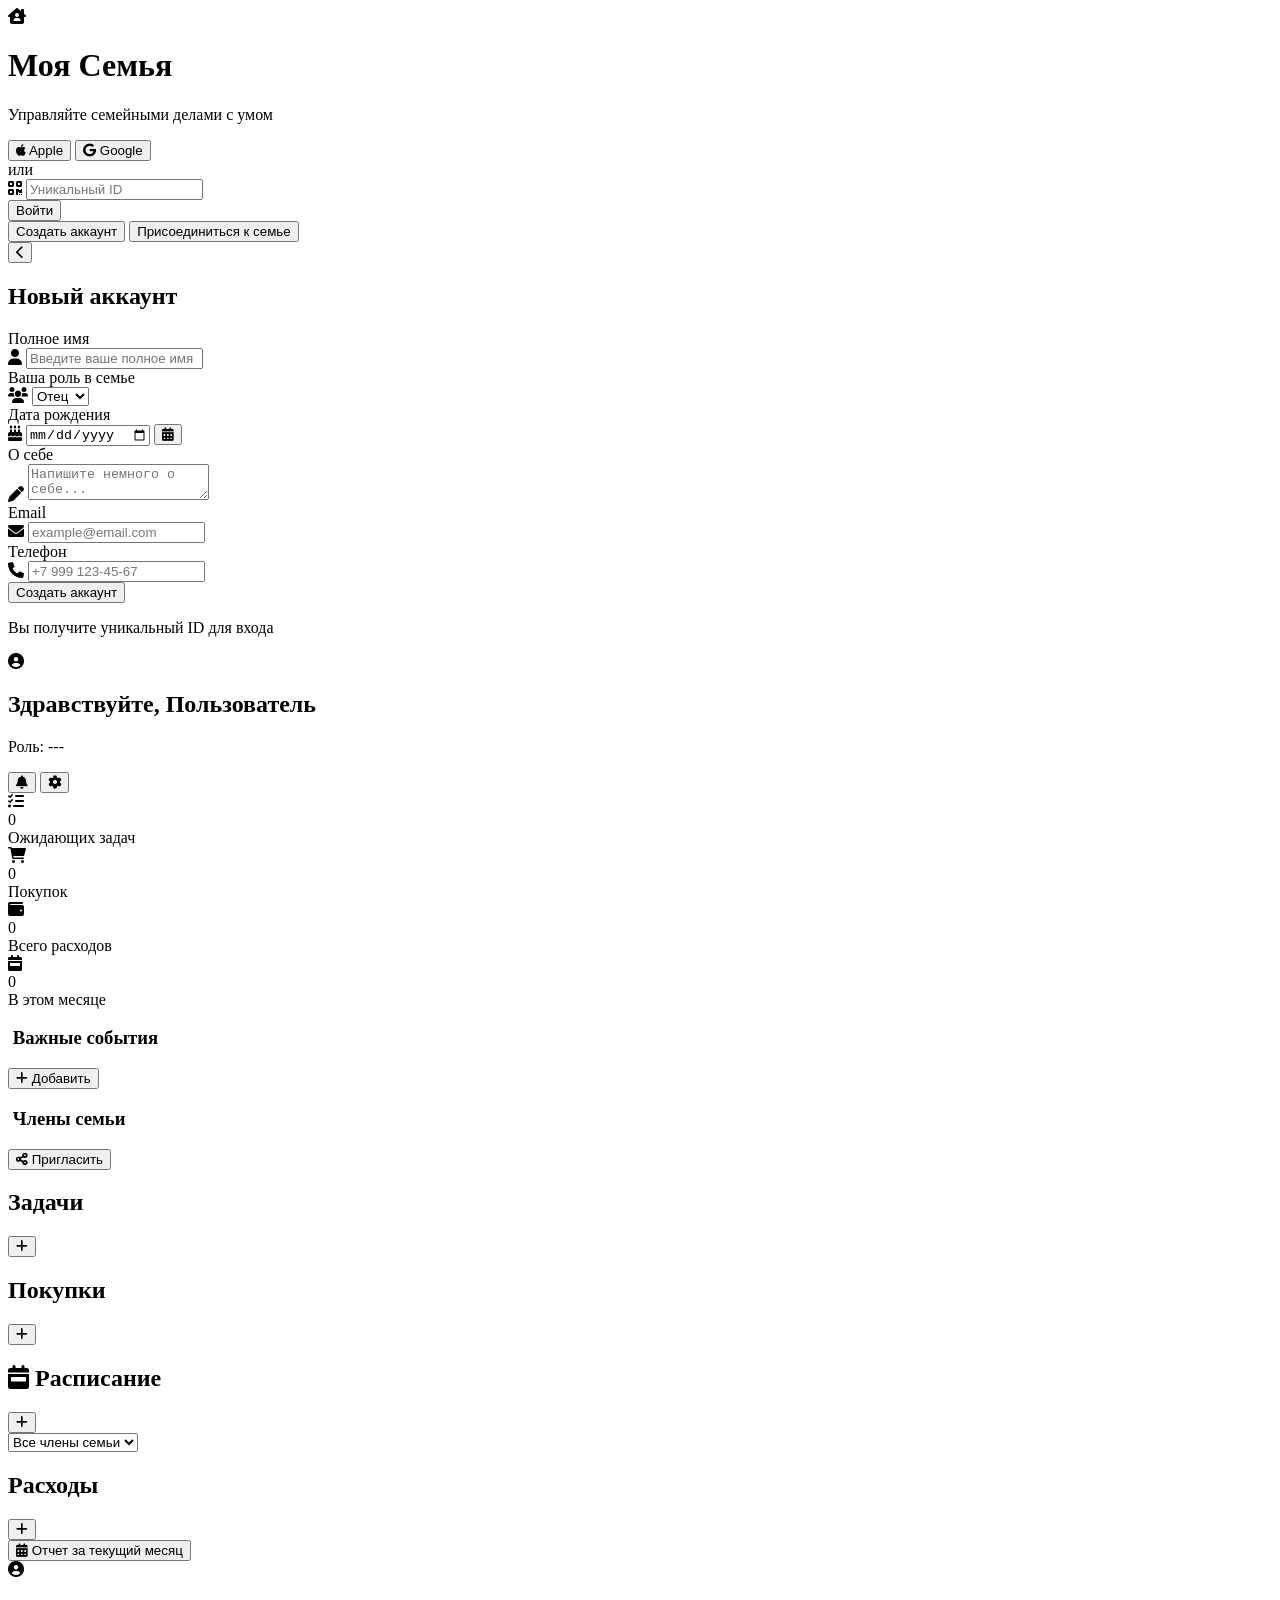
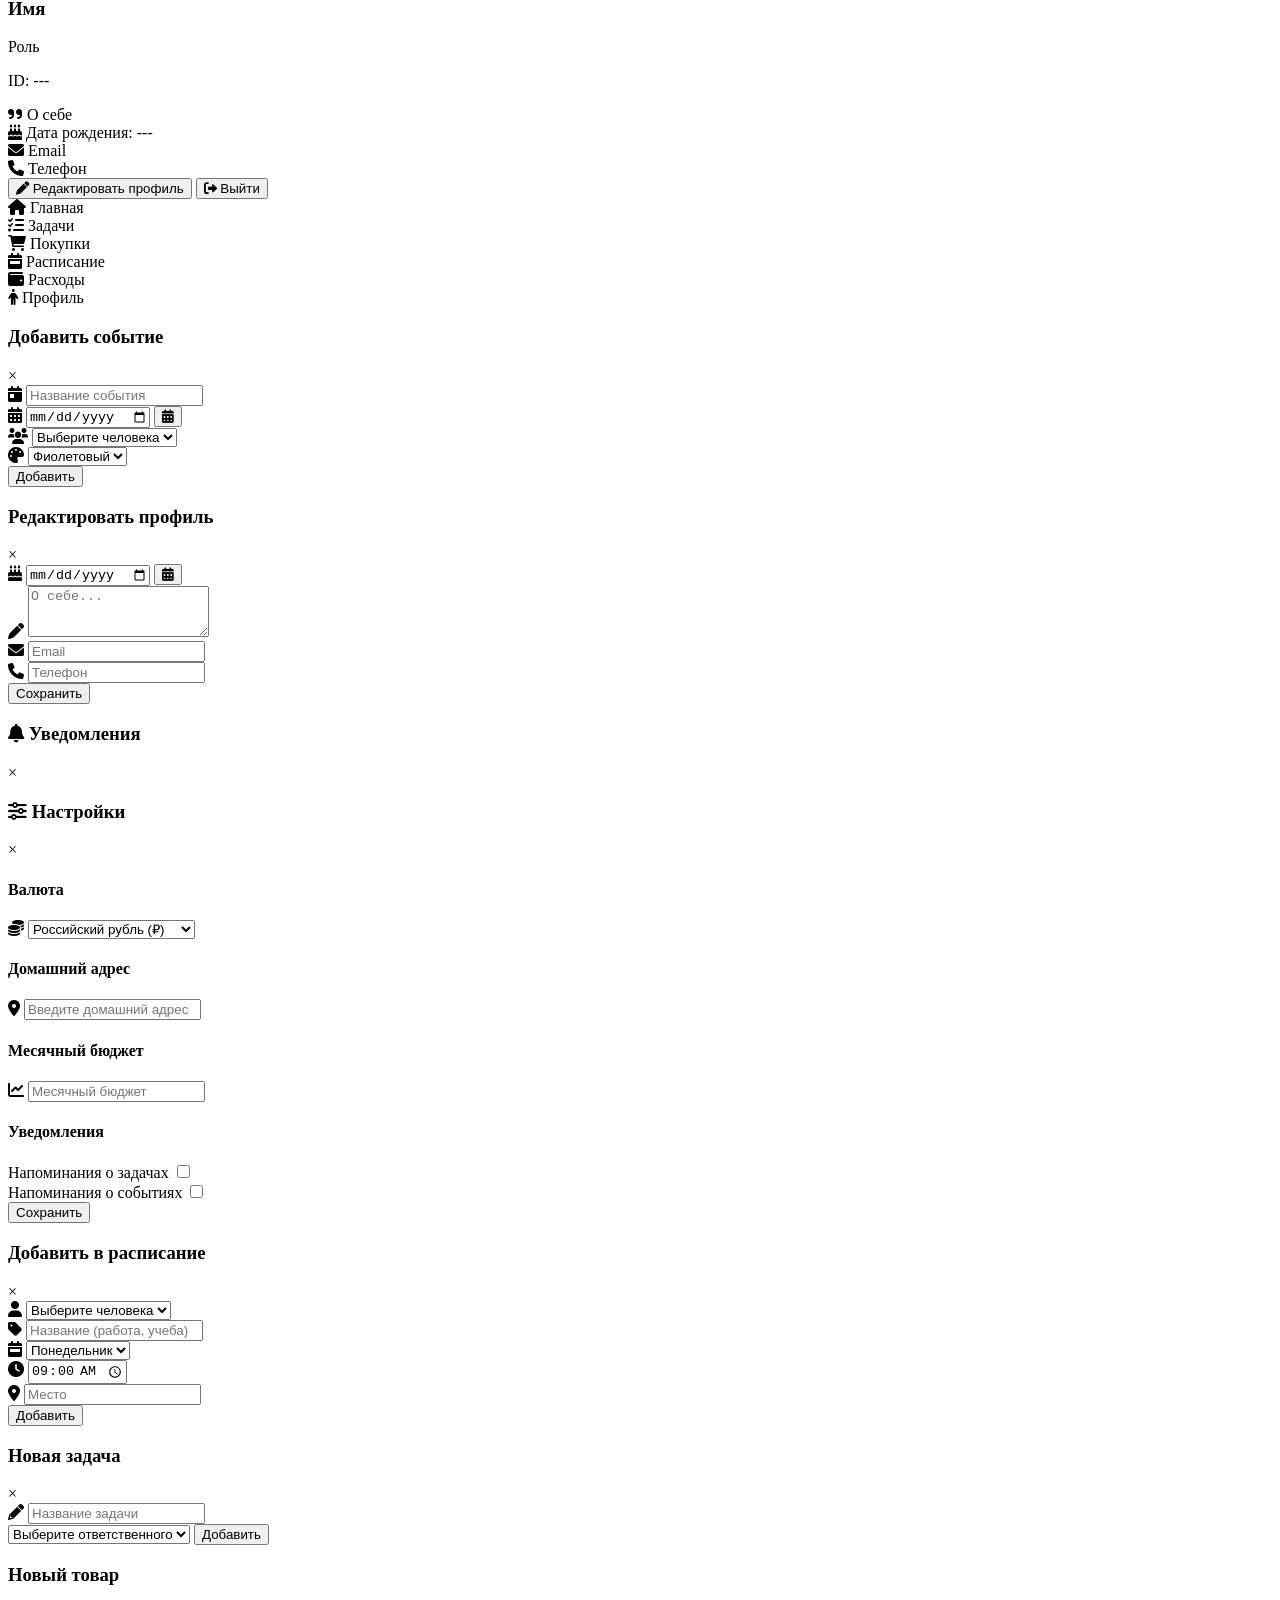
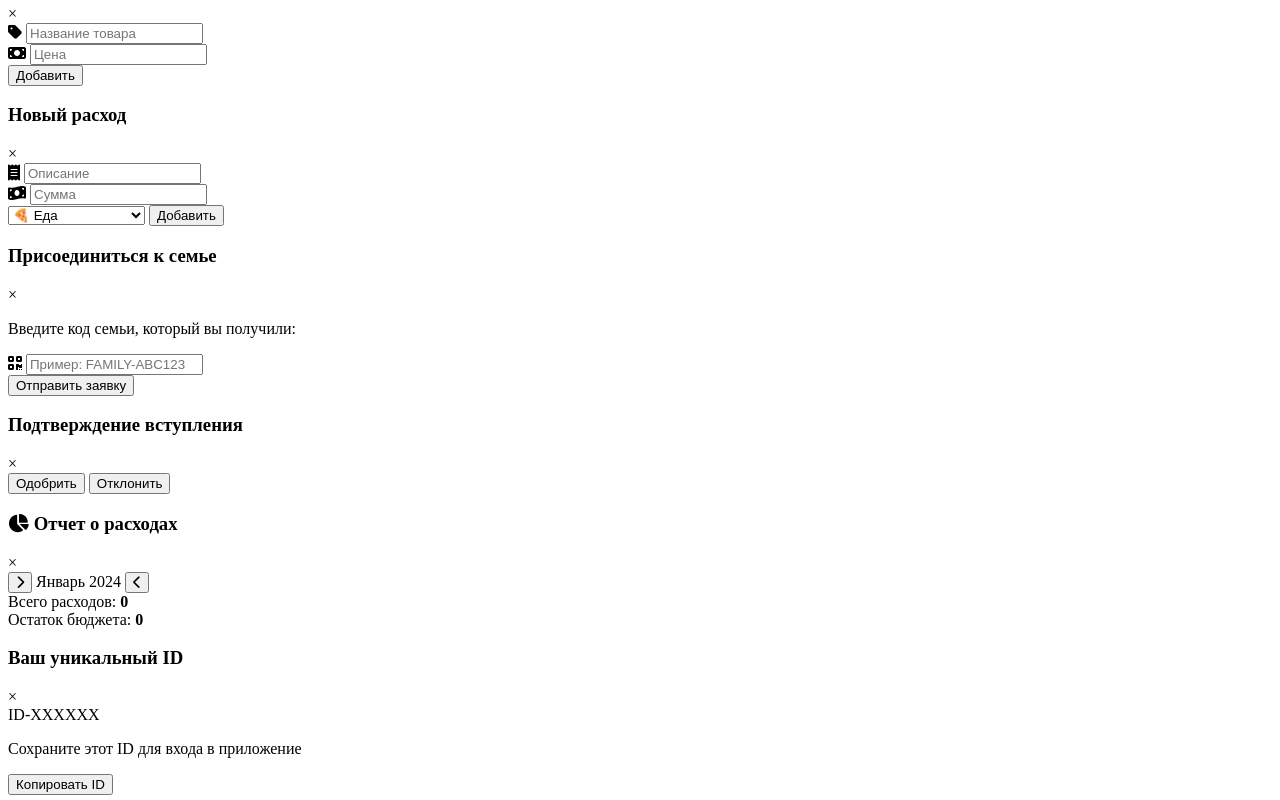
==== static/index.html @ e2772631 "Create index.html" ====
<!DOCTYPE html>
<html lang="ru">
<head>
    <meta charset="UTF-8">
    <meta name="viewport" content="width=device-width, initial-scale=1.0, viewport-fit=cover, user-scalable=no">
    <title>Моя Семья - Семейный менеджер</title>
    <link href="https://fonts.googleapis.com/css2?family=Inter:opsz,wght@14..32,300;14..32,400;14..32,500;14..32,600;14..32,700&display=swap" rel="stylesheet">
    <link rel="stylesheet" href="https://cdnjs.cloudflare.com/ajax/libs/font-awesome/6.0.0-beta3/css/all.min.css">
    <link rel="stylesheet" href="style.css">
</head>
<body>
    <div class="background-gradient"></div>

    <div class="app-container" id="appContainer">
        <!-- Экран входа -->
        <div id="loginScreen" class="screen active">
            <div class="iphone-card login-card">
                <div class="logo-area">
                    <div class="logo-icon">
                        <i class="fas fa-house-chimney-user"></i>
                    </div>
                    <h1>Моя Семья</h1>
                    <p>Управляйте семейными делами с умом</p>
                </div>
                
                <div class="social-login">
                    <button class="social-btn apple" id="socialApple">
                        <i class="fab fa-apple"></i>
                        <span>Apple</span>
                    </button>
                    <button class="social-btn google" id="socialGoogle">
                        <i class="fab fa-google"></i>
                        <span>Google</span>
                    </button>
                </div>
                
                <div class="divider">
                    <span>или</span>
                </div>
                
                <div class="input-field">
                    <i class="fas fa-qrcode"></i>
                    <input type="text" id="loginUniqueId" placeholder="Уникальный ID">
                </div>
                
                <button class="primary-btn" id="loginWithIdBtn">Войти</button>
                
                <div class="auth-footer">
                    <button class="text-btn" id="goToRegisterBtn">Создать аккаунт</button>
                    <button class="text-btn" id="joinFamilyBtn">Присоединиться к семье</button>
                </div>
            </div>
        </div>

        <!-- Регистрация -->
        <div id="registerScreen" class="screen">
            <div class="iphone-card register-card">
                <div class="screen-header">
                    <button class="back-btn" id="backFromRegister">
                        <i class="fas fa-chevron-left"></i>
                    </button>
                    <h2>Новый аккаунт</h2>
                    <div style="width: 32px;"></div>
                </div>
                
                <div class="form-group">
                    <label>Полное имя</label>
                    <div class="input-field">
                        <i class="fas fa-user"></i>
                        <input type="text" id="regFullName" placeholder="Введите ваше полное имя">
                    </div>
                </div>
                
                <div class="form-group">
                    <label>Ваша роль в семье</label>
                    <div class="input-field">
                        <i class="fas fa-users"></i>
                        <select id="regRole">
                            <option value="Отец">Отец</option>
                            <option value="Мать">Мать</option>
                            <option value="Муж">Муж</option>
                            <option value="Жена">Жена</option>
                            <option value="Сын">Сын</option>
                            <option value="Дочь">Дочь</option>
                        </select>
                    </div>
                </div>
                
                <div class="form-group">
                    <label>Дата рождения</label>
                    <div class="date-wrapper">
                        <div class="input-field date-field">
                            <i class="fas fa-cake-candles"></i>
                            <input type="date" id="regBirthDate" class="date-input" placeholder="Выберите дату">
                            <button type="button" class="date-picker-trigger" onclick="triggerDatePicker('regBirthDate')">
                                <i class="fas fa-calendar-alt"></i>
                            </button>
                        </div>
                    </div>
                </div>
                
                <div class="form-group">
                    <label>О себе</label>
                    <div class="input-field">
                        <i class="fas fa-pen"></i>
                        <textarea id="regBio" rows="2" placeholder="Напишите немного о себе..."></textarea>
                    </div>
                </div>
                
                <div class="form-group">
                    <label>Email</label>
                    <div class="input-field">
                        <i class="fas fa-envelope"></i>
                        <input type="email" id="regEmail" placeholder="example@email.com">
                    </div>
                </div>
                
                <div class="form-group">
                    <label>Телефон</label>
                    <div class="input-field">
                        <i class="fas fa-phone"></i>
                        <input type="tel" id="regPhone" placeholder="+7 999 123-45-67">
                    </div>
                </div>
                
                <button class="primary-btn" id="submitRegisterBtn">Создать аккаунт</button>
                <p class="note-text">Вы получите уникальный ID для входа</p>
            </div>
        </div>

        <!-- Главное приложение -->
        <div id="mainAppScreen" class="screen">
            <div class="main-container">
                <div class="content-area" id="tabContent">
                    <!-- Главная вкладка -->
                    <div class="tab-pane active" id="homeTab">
                        <div class="welcome-header">
                            <div class="user-info">
                                <div class="avatar">
                                    <i class="fas fa-user-circle"></i>
                                </div>
                                <div class="user-text">
                                    <h2 id="dashboardUserName">Здравствуйте, Пользователь</h2>
                                    <p id="dashboardUserRole">Роль: ---</p>
                                </div>
                            </div>
                            <div class="header-actions">
                                <button class="icon-btn" id="notificationsBtn">
                                    <i class="fas fa-bell"></i>
                                </button>
                                <button class="icon-btn" id="settingsBtn">
                                    <i class="fas fa-gear"></i>
                                </button>
                            </div>
                        </div>
                        
                        <!-- Статистика -->
                        <div class="stats-grid">
                            <div class="stat-card">
                                <div class="stat-icon">
                                    <i class="fas fa-tasks"></i>
                                </div>
                                <div class="stat-value" id="pendingTasksCount">0</div>
                                <div class="stat-label">Ожидающих задач</div>
                            </div>
                            <div class="stat-card">
                                <div class="stat-icon">
                                    <i class="fas fa-cart-shopping"></i>
                                </div>
                                <div class="stat-value" id="pendingShoppingCount">0</div>
                                <div class="stat-label">Покупок</div>
                            </div>
                            <div class="stat-card">
                                <div class="stat-icon">
                                    <i class="fas fa-wallet"></i>
                                </div>
                                <div class="stat-value" id="totalExpenses">0</div>
                                <div class="stat-label">Всего расходов</div>
                            </div>
                            <div class="stat-card">
                                <div class="stat-icon">
                                    <i class="fas fa-calendar-week"></i>
                                </div>
                                <div class="stat-value" id="monthlyExpenses">0</div>
                                <div class="stat-label">В этом месяце</div>
                            </div>
                        </div>
                        
                        <!-- Важные события -->
                        <div class="section-card">
                            <div class="section-header">
                                <h3><i class="fas fa-calendar-star"></i> Важные события</h3>
                                <button class="small-btn" id="addEventBtn">
                                    <i class="fas fa-plus"></i> Добавить
                                </button>
                            </div>
                            <div class="events-list" id="eventsList"></div>
                        </div>
                        
                        <!-- Члены семьи -->
                        <div class="section-card">
                            <div class="section-header">
                                <h3><i class="fas fa-people-group"></i> Члены семьи</h3>
                                <button class="small-btn" id="inviteMemberBtn">
                                    <i class="fas fa-share-nodes"></i> Пригласить
                                </button>
                            </div>
                            <div class="family-list" id="familyMembersList"></div>
                        </div>
                        
                        <!-- Заявки на вступление -->
                        <div class="section-card" id="pendingApprovalsSection" style="display: none;">
                            <div class="section-header">
                                <h3><i class="fas fa-bell"></i> Заявки на вступление</h3>
                            </div>
                            <div id="pendingRequestsList"></div>
                        </div>
                    </div>
                    
                    <!-- Задачи -->
                    <div class="tab-pane" id="tasksTab">
                        <div class="page-header">
                            <h2>Задачи</h2>
                            <button class="add-btn" id="addTaskBtn">
                                <i class="fas fa-plus"></i>
                            </button>
                        </div>
                        <div class="tasks-list" id="tasksList"></div>
                    </div>
                    
                    <!-- Покупки -->
                    <div class="tab-pane" id="shoppingTab">
                        <div class="page-header">
                            <h2>Покупки</h2>
                            <button class="add-btn" id="addShoppingBtn">
                                <i class="fas fa-plus"></i>
                            </button>
                        </div>
                        <div class="shopping-list" id="shoppingList"></div>
                    </div>
                    
                    <!-- Расписание -->
                    <div class="tab-pane" id="scheduleTab">
                        <div class="page-header">
                            <h2><i class="fas fa-calendar-week"></i> Расписание</h2>
                            <button class="add-btn" id="addScheduleBtn">
                                <i class="fas fa-plus"></i>
                            </button>
                        </div>
                        <div class="schedule-filters">
                            <select id="scheduleMemberFilter" class="filter-select">
                                <option value="all">Все члены семьи</option>
                            </select>
                        </div>
                        <div class="schedule-list" id="scheduleList"></div>
                    </div>
                    
                    <!-- Расходы -->
                    <div class="tab-pane" id="expensesTab">
                        <div class="page-header">
                            <h2>Расходы</h2>
                            <button class="add-btn" id="addExpenseBtn">
                                <i class="fas fa-plus"></i>
                            </button>
                        </div>
                        <div class="report-bar">
                            <button class="report-btn" id="monthlyReportBtn">
                                <i class="fas fa-calendar-alt"></i> Отчет за текущий месяц
                            </button>
                        </div>
                        <div class="expenses-list" id="expensesList"></div>
                    </div>
                    
                    <!-- Профиль -->
                    <div class="tab-pane" id="profileTab">
                        <div class="profile-card">
                            <div class="profile-avatar">
                                <i class="fas fa-user-circle"></i>
                            </div>
                            <h3 id="profileName">Имя</h3>
                            <p class="profile-role" id="profileRole">Роль</p>
                            <p class="profile-id" id="profileId">ID: ---</p>
                            <p class="profile-age" id="profileAge"></p>
                            
                            <div class="profile-bio" id="profileBio">
                                <i class="fas fa-quote-right"></i>
                                <span>О себе</span>
                            </div>
                            
                            <div class="profile-details">
                                <div class="detail-row">
                                    <i class="fas fa-cake-candles"></i>
                                    <span id="profileBirthDate">Дата рождения: ---</span>
                                </div>
                                <div class="detail-row">
                                    <i class="fas fa-envelope"></i>
                                    <span id="profileEmail">Email</span>
                                </div>
                                <div class="detail-row">
                                    <i class="fas fa-phone"></i>
                                    <span id="profilePhone">Телефон</span>
                                </div>
                            </div>
                            
                            <button class="edit-profile-btn" id="editProfileBtn">
                                <i class="fas fa-pen"></i> Редактировать профиль
                            </button>
                            <button class="logout-btn" id="logoutBtnMain">
                                <i class="fas fa-sign-out-alt"></i> Выйти
                            </button>
                        </div>
                    </div>
                </div>
                
                <!-- Нижняя панель -->
                <div class="tab-bar">
                    <div class="tab-item active" data-tab="home">
                        <i class="fas fa-house"></i>
                        <span>Главная</span>
                    </div>
                    <div class="tab-item" data-tab="tasks">
                        <i class="fas fa-list-check"></i>
                        <span>Задачи</span>
                    </div>
                    <div class="tab-item" data-tab="shopping">
                        <i class="fas fa-cart-shopping"></i>
                        <span>Покупки</span>
                    </div>
                    <div class="tab-item" data-tab="schedule">
                        <i class="fas fa-calendar-week"></i>
                        <span>Расписание</span>
                    </div>
                    <div class="tab-item" data-tab="expenses">
                        <i class="fas fa-wallet"></i>
                        <span>Расходы</span>
                    </div>
                    <div class="tab-item" data-tab="profile">
                        <i class="fas fa-person"></i>
                        <span>Профиль</span>
                    </div>
                </div>
            </div>
        </div>
    </div>
    
    <!-- Модальные окна -->
    <div id="addEventModal" class="modal">
        <div class="modal-content">
            <div class="modal-header">
                <h3>Добавить событие</h3>
                <span class="close-modal closeEvent">&times;</span>
            </div>
            <div class="input-field">
                <i class="fas fa-calendar-day"></i>
                <input type="text" id="eventTitle" placeholder="Название события">
            </div>
            <div class="date-wrapper">
                <div class="input-field date-field">
                    <i class="fas fa-calendar-alt"></i>
                    <input type="date" id="eventDate" class="date-input" placeholder="Выберите дату">
                    <button type="button" class="date-picker-trigger" onclick="triggerDatePicker('eventDate')">
                        <i class="fas fa-calendar-alt"></i>
                    </button>
                </div>
            </div>
            <div class="input-field">
                <i class="fas fa-users"></i>
                <select id="eventPerson">
                    <option value="">Выберите человека</option>
                </select>
            </div>
            <div class="input-field">
                <i class="fas fa-palette"></i>
                <select id="eventColor">
                    <option value="#667eea">Фиолетовый</option>
                    <option value="#34c759">Зеленый</option>
                    <option value="#ff9500">Оранжевый</option>
                    <option value="#ff3b30">Красный</option>
                    <option value="#af52de">Пурпурный</option>
                    <option value="#007aff">Синий</option>
                </select>
            </div>
            <button class="primary-btn" id="confirmAddEvent">Добавить</button>
        </div>
    </div>
    
    <div id="editProfileModal" class="modal">
        <div class="modal-content">
            <div class="modal-header">
                <h3>Редактировать профиль</h3>
                <span class="close-modal closeEditProfile">&times;</span>
            </div>
            <div class="date-wrapper">
                <div class="input-field date-field">
                    <i class="fas fa-cake-candles"></i>
                    <input type="date" id="editBirthDate" class="date-input" placeholder="Дата рождения">
                    <button type="button" class="date-picker-trigger" onclick="triggerDatePicker('editBirthDate')">
                        <i class="fas fa-calendar-alt"></i>
                    </button>
                </div>
            </div>
            <div class="input-field">
                <i class="fas fa-pen"></i>
                <textarea id="editBio" rows="3" placeholder="О себе..."></textarea>
            </div>
            <div class="input-field">
                <i class="fas fa-envelope"></i>
                <input type="email" id="editEmail" placeholder="Email">
            </div>
            <div class="input-field">
                <i class="fas fa-phone"></i>
                <input type="tel" id="editPhone" placeholder="Телефон">
            </div>
            <button class="primary-btn" id="saveProfileBtn">Сохранить</button>
        </div>
    </div>
    
    <div id="notificationsModal" class="modal">
        <div class="modal-content">
            <div class="modal-header">
                <h3><i class="fas fa-bell"></i> Уведомления</h3>
                <span class="close-modal closeNotifications">&times;</span>
            </div>
            <div id="notificationsList" class="notifications-list"></div>
        </div>
    </div>
    
    <div id="settingsModal" class="modal">
        <div class="modal-content settings-modal">
            <div class="modal-header">
                <h3><i class="fas fa-sliders-h"></i> Настройки</h3>
                <span class="close-modal closeSettings">&times;</span>
            </div>
            <div class="settings-section">
                <h4>Валюта</h4>
                <div class="input-field">
                    <i class="fas fa-coins"></i>
                    <select id="currencySelect">
                        <option value="₽">Российский рубль (₽)</option>
                        <option value="$">Доллар США ($)</option>
                        <option value="€">Евро (€)</option>
                        <option value="ر.س">Саудовский риал (ر.س)</option>
                    </select>
                </div>
            </div>
            
            <div class="settings-section">
                <h4>Домашний адрес</h4>
                <div class="input-field">
                    <i class="fas fa-location-dot"></i>
                    <input type="text" id="homeAddress" placeholder="Введите домашний адрес">
                </div>
            </div>
            
            <div class="settings-section">
                <h4>Месячный бюджет</h4>
                <div class="input-field">
                    <i class="fas fa-chart-line"></i>
                    <input type="number" id="monthlyBudget" placeholder="Месячный бюджет">
                </div>
                <p class="budget-info" id="budgetStatus"></p>
            </div>
            
            <div class="settings-section">
                <h4>Уведомления</h4>
                <div class="toggle-setting">
                    <span>Напоминания о задачах</span>
                    <label class="toggle-switch">
                        <input type="checkbox" id="taskReminders">
                        <span class="toggle-slider"></span>
                    </label>
                </div>
                <div class="toggle-setting">
                    <span>Напоминания о событиях</span>
                    <label class="toggle-switch">
                        <input type="checkbox" id="eventReminders">
                        <span class="toggle-slider"></span>
                    </label>
                </div>
            </div>
            
            <button class="primary-btn" id="saveSettingsBtn">Сохранить</button>
        </div>
    </div>
    
    <div id="addScheduleModal" class="modal">
        <div class="modal-content">
            <div class="modal-header">
                <h3>Добавить в расписание</h3>
                <span class="close-modal closeSchedule">&times;</span>
            </div>
            <div class="input-field">
                <i class="fas fa-user"></i>
                <select id="scheduleMember">
                    <option value="">Выберите человека</option>
                </select>
            </div>
            <div class="input-field">
                <i class="fas fa-tag"></i>
                <input type="text" id="scheduleTitle" placeholder="Название (работа, учеба)">
            </div>
            <div class="input-field">
                <i class="fas fa-calendar-week"></i>
                <select id="scheduleDay">
                    <option value="Понедельник">Понедельник</option>
                    <option value="Вторник">Вторник</option>
                    <option value="Среда">Среда</option>
                    <option value="Четверг">Четверг</option>
                    <option value="Пятница">Пятница</option>
                    <option value="Суббота">Суббота</option>
                    <option value="Воскресенье">Воскресенье</option>
                </select>
            </div>
            <div class="input-field">
                <i class="fas fa-clock"></i>
                <input type="time" id="scheduleTime" value="09:00">
            </div>
            <div class="input-field">
                <i class="fas fa-location-dot"></i>
                <input type="text" id="scheduleLocation" placeholder="Место">
            </div>
            <button class="primary-btn" id="confirmAddSchedule">Добавить</button>
        </div>
    </div>
    
    <div id="addTaskModal" class="modal">
        <div class="modal-content">
            <div class="modal-header">
                <h3>Новая задача</h3>
                <span class="close-modal closeTask">&times;</span>
            </div>
            <div class="input-field">
                <i class="fas fa-pencil"></i>
                <input type="text" id="taskTitle" placeholder="Название задачи">
            </div>
            <select id="taskAssignee" class="modal-select">
                <option value="">Выберите ответственного</option>
            </select>
            <button class="primary-btn" id="confirmAddTask">Добавить</button>
        </div>
    </div>
    
    <div id="addShoppingModal" class="modal">
        <div class="modal-content">
            <div class="modal-header">
                <h3>Новый товар</h3>
                <span class="close-modal closeShopping">&times;</span>
            </div>
            <div class="input-field">
                <i class="fas fa-tag"></i>
                <input type="text" id="shoppingItem" placeholder="Название товара">
            </div>
            <div class="input-field">
                <i class="fas fa-money-bill"></i>
                <input type="number" id="shoppingPrice" placeholder="Цена">
            </div>
            <button class="primary-btn" id="confirmAddShopping">Добавить</button>
        </div>
    </div>
    
    <div id="addExpenseModal" class="modal">
        <div class="modal-content">
            <div class="modal-header">
                <h3>Новый расход</h3>
                <span class="close-modal closeExpense">&times;</span>
            </div>
            <div class="input-field">
                <i class="fas fa-receipt"></i>
                <input type="text" id="expenseDesc" placeholder="Описание">
            </div>
            <div class="input-field">
                <i class="fas fa-money-bill-wave"></i>
                <input type="number" id="expenseAmount" placeholder="Сумма">
            </div>
            <select id="expenseCategory" class="modal-select">
                <option value="Еда">🍕 Еда</option>
                <option value="Транспорт">🚗 Транспорт</option>
                <option value="Коммунальные">💡 Коммунальные</option>
                <option value="Развлечения">🎬 Развлечения</option>
                <option value="Другое">📦 Другое</option>
            </select>
            <button class="primary-btn" id="confirmAddExpense">Добавить</button>
        </div>
    </div>
    
    <div id="joinFamilyModal" class="modal">
        <div class="modal-content">
            <div class="modal-header">
                <h3>Присоединиться к семье</h3>
                <span class="close-modal closeJoin">&times;</span>
            </div>
            <p>Введите код семьи, который вы получили:</p>
            <div class="input-field">
                <i class="fas fa-qrcode"></i>
                <input type="text" id="familyCodeInput" placeholder="Пример: FAMILY-ABC123">
            </div>
            <button class="primary-btn" id="submitJoinRequest">Отправить заявку</button>
        </div>
    </div>
    
    <div id="approvalModal" class="modal">
        <div class="modal-content">
            <div class="modal-header">
                <h3>Подтверждение вступления</h3>
                <span class="close-modal closeApproval">&times;</span>
            </div>
            <div id="approvalDetails"></div>
            <div class="approval-buttons">
                <button class="primary-btn" id="approveRequest">Одобрить</button>
                <button class="secondary-btn" id="rejectRequest">Отклонить</button>
            </div>
        </div>
    </div>
    
    <div id="monthlyReportModal" class="modal">
        <div class="modal-content report-modal">
            <div class="modal-header">
                <h3><i class="fas fa-chart-pie"></i> Отчет о расходах</h3>
                <span class="close-modal closeReport">&times;</span>
            </div>
            <div class="report-month">
                <button class="month-nav" id="prevMonth"><i class="fas fa-chevron-right"></i></button>
                <span id="reportMonthYear">Январь 2024</span>
                <button class="month-nav" id="nextMonth"><i class="fas fa-chevron-left"></i></button>
            </div>
            <div class="report-summary">
                <div class="report-item">
                    <span>Всего расходов:</span>
                    <strong id="reportTotal">0</strong>
                </div>
                <div class="report-item">
                    <span>Остаток бюджета:</span>
                    <strong id="reportRemaining">0</strong>
                </div>
            </div>
            <div class="report-categories" id="reportCategories"></div>
            <div class="report-transactions" id="reportTransactions"></div>
        </div>
    </div>
    
    <div id="uniqueIdModal" class="modal">
        <div class="modal-content">
            <div class="modal-header">
                <h3>Ваш уникальный ID</h3>
                <span class="close-modal closeUnique">&times;</span>
            </div>
            <div class="code-display highlight" id="generatedUniqueIdText">ID-XXXXXX</div>
            <p>Сохраните этот ID для входа в приложение</p>
            <button class="secondary-btn" id="copyIdBtn">Копировать ID</button>
        </div>
    </div>
    
    <script src="script.js"></script>
</body>
</html>
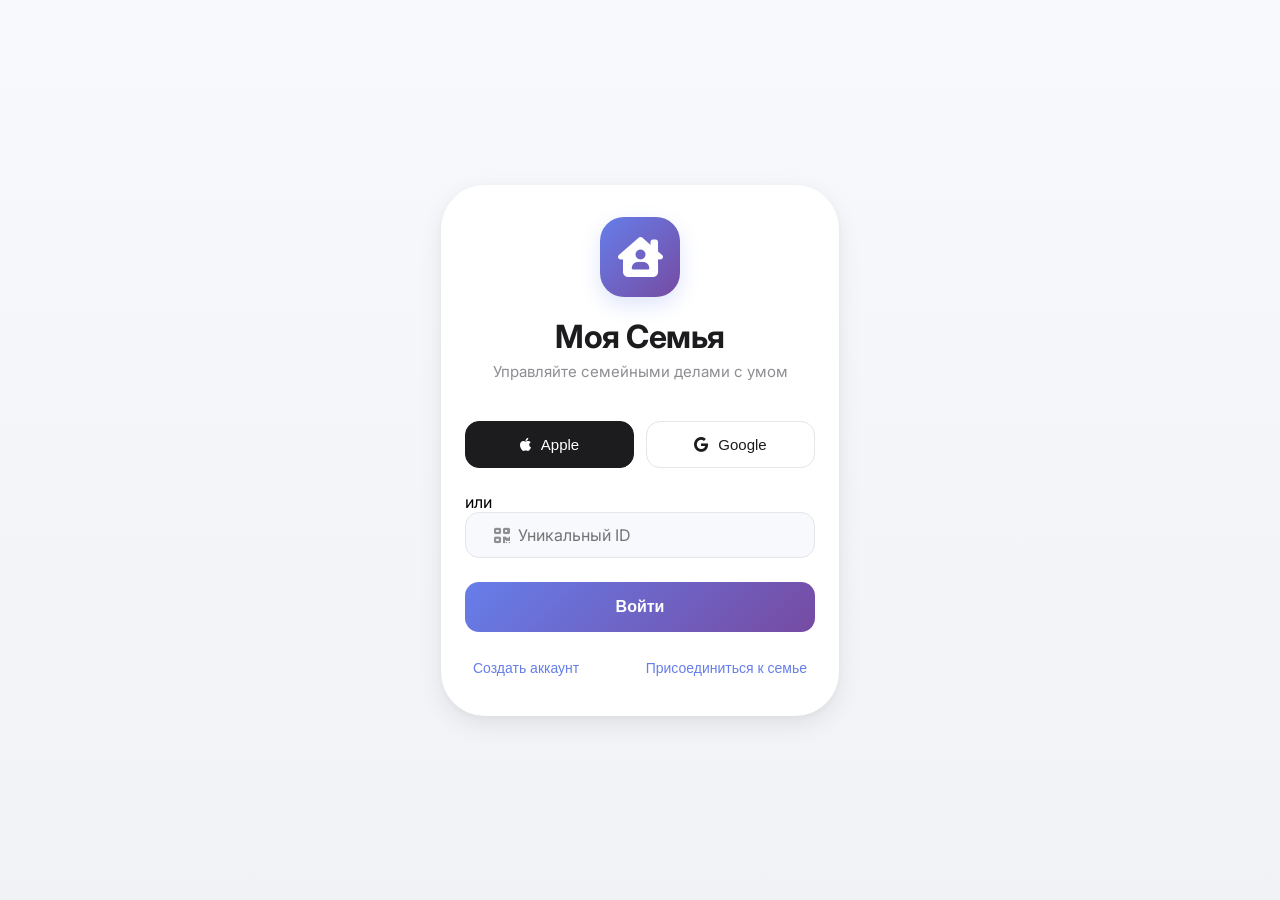
==== commit d3b9fa29: "Update index.html" ====
--- a/static/index.html
+++ b/static/index.html
@@ -47,7 +47,7 @@
                 
                 <div class="auth-footer">
                     <button class="text-btn" id="goToRegisterBtn">Создать аккаунт</button>
-                    <button class="text-btn" id="joinFamilyBtn">Присоединиться к семье</button>
+                    <button class="text-btn" id="openJoinGroupBtn">Присоединиться к семье</button>
                 </div>
             </div>
         </div>
@@ -147,6 +147,7 @@
                             <div class="header-actions">
                                 <button class="icon-btn" id="notificationsBtn">
                                     <i class="fas fa-bell"></i>
+                                    <span class="notification-badge" id="notificationBadge" style="display: none;">0</span>
                                 </button>
                                 <button class="icon-btn" id="settingsBtn">
                                     <i class="fas fa-gear"></i>
@@ -201,9 +202,14 @@
                         <div class="section-card">
                             <div class="section-header">
                                 <h3><i class="fas fa-people-group"></i> Члены семьи</h3>
-                                <button class="small-btn" id="inviteMemberBtn">
-                                    <i class="fas fa-share-nodes"></i> Пригласить
-                                </button>
+                                <div>
+                                    <button class="small-btn" id="inviteMemberBtn">
+                                        <i class="fas fa-share-nodes"></i> Пригласить
+                                    </button>
+                                    <button class="small-btn" id="showInviteCodeBtn" style="margin-left: 8px;">
+                                        <i class="fas fa-qrcode"></i> Код
+                                    </button>
+                                </div>
                             </div>
                             <div class="family-list" id="familyMembersList"></div>
                         </div>
@@ -343,7 +349,83 @@
         </div>
     </div>
     
-    <!-- Модальные окна -->
+    <!-- Modal присоединения к семье -->
+    <div id="joinGroupModal" class="modal">
+        <div class="modal-content">
+            <div class="modal-header">
+                <h3><i class="fas fa-users"></i> Присоединиться к семье</h3>
+                <span class="close-modal closeJoinGroup">&times;</span>
+            </div>
+            
+            <div class="form-group">
+                <label>Код приглашения</label>
+                <div class="input-field">
+                    <i class="fas fa-qrcode"></i>
+                    <input type="text" id="inviteCode" placeholder="Введите код приглашения (например: FAMILY-ABC123)">
+                </div>
+            </div>
+            
+            <div class="form-group">
+                <label>Ваше имя</label>
+                <div class="input-field">
+                    <i class="fas fa-user"></i>
+                    <input type="text" id="joinUserName" placeholder="Как вас зовут?">
+                </div>
+            </div>
+            
+            <div class="form-group">
+                <label>Ваша роль в семье</label>
+                <div class="input-field">
+                    <i class="fas fa-users"></i>
+                    <select id="joinUserRole">
+                        <option value="Отец">👨 Отец</option>
+                        <option value="Мать">👩 Мать</option>
+                        <option value="Муж">👨‍💼 Муж</option>
+                        <option value="Жена">👩‍💼 Жена</option>
+                        <option value="Сын">👦 Сын</option>
+                        <option value="Дочь">👧 Дочь</option>
+                    </select>
+                </div>
+            </div>
+            
+            <div class="form-group">
+                <label>Email (необязательно)</label>
+                <div class="input-field">
+                    <i class="fas fa-envelope"></i>
+                    <input type="email" id="joinUserEmail" placeholder="example@email.com">
+                </div>
+            </div>
+            
+            <div class="form-group">
+                <label>Телефон (необязательно)</label>
+                <div class="input-field">
+                    <i class="fas fa-phone"></i>
+                    <input type="tel" id="joinUserPhone" placeholder="+7 999 123-45-67">
+                </div>
+            </div>
+            
+            <button class="primary-btn" id="confirmJoinGroupBtn">Отправить заявку</button>
+            <p class="note-text">После отправки заявки, глава семьи должен одобрить ваше вступление</p>
+        </div>
+    </div>
+    
+    <!-- Modal отображения кода приглашения -->
+    <div id="inviteCodeModal" class="modal">
+        <div class="modal-content">
+            <div class="modal-header">
+                <h3><i class="fas fa-qrcode"></i> Код приглашения</h3>
+                <span class="close-modal closeInviteCode">&times;</span>
+            </div>
+            <p>Поделитесь этим кодом с теми, кого хотите пригласить:</p>
+            <div class="code-display highlight" id="familyInviteCodeDisplay">---</div>
+            <button class="secondary-btn" id="copyInviteCodeBtn">Копировать код</button>
+            <button class="primary-btn" id="shareInviteCodeBtn" style="margin-top: 12px;">
+                <i class="fas fa-share-alt"></i> Поделиться
+            </button>
+        </div>
+    </div>
+    
+    <!-- Modal добавления события -->
     <div id="addEventModal" class="modal">
         <div class="modal-content">
             <div class="modal-header">
@@ -384,6 +466,7 @@
         </div>
     </div>
     
+    <!-- Modal редактирования профиля -->
     <div id="editProfileModal" class="modal">
         <div class="modal-content">
             <div class="modal-header">
@@ -415,6 +498,7 @@
         </div>
     </div>
     
+    <!-- Modal уведомлений -->
     <div id="notificationsModal" class="modal">
         <div class="modal-content">
             <div class="modal-header">
@@ -425,6 +509,7 @@
         </div>
     </div>
     
+    <!-- Modal настроек -->
     <div id="settingsModal" class="modal">
         <div class="modal-content settings-modal">
             <div class="modal-header">
@@ -471,18 +556,26 @@
                     </label>
                 </div>
                 <div class="toggle-setting">
-                    <span>Напоминания о событиях</span>
+                    <span>Напоминания о событиях (за 5 дней)</span>
                     <label class="toggle-switch">
                         <input type="checkbox" id="eventReminders">
                         <span class="toggle-slider"></span>
                     </label>
                 </div>
+                <div class="toggle-setting">
+                    <span>Ежедневные напоминания</span>
+                    <label class="toggle-switch">
+                        <input type="checkbox" id="dailyReminders">
+                        <span class="toggle-slider"></span>
+                    </label>
+                </div>
             </div>
             
             <button class="primary-btn" id="saveSettingsBtn">Сохранить</button>
         </div>
     </div>
     
+    <!-- Modal добавления расписания -->
     <div id="addScheduleModal" class="modal">
         <div class="modal-content">
             <div class="modal-header">
@@ -523,6 +616,7 @@
         </div>
     </div>
     
+    <!-- Modal добавления задачи -->
     <div id="addTaskModal" class="modal">
         <div class="modal-content">
             <div class="modal-header">
@@ -540,6 +634,7 @@
         </div>
     </div>
     
+    <!-- Modal добавления покупки -->
     <div id="addShoppingModal" class="modal">
         <div class="modal-content">
             <div class="modal-header">
@@ -558,6 +653,7 @@
         </div>
     </div>
     
+    <!-- Modal добавления расхода -->
     <div id="addExpenseModal" class="modal">
         <div class="modal-content">
             <div class="modal-header">
@@ -583,21 +679,7 @@
         </div>
     </div>
     
-    <div id="joinFamilyModal" class="modal">
-        <div class="modal-content">
-            <div class="modal-header">
-                <h3>Присоединиться к семье</h3>
-                <span class="close-modal closeJoin">&times;</span>
-            </div>
-            <p>Введите код семьи, который вы получили:</p>
-            <div class="input-field">
-                <i class="fas fa-qrcode"></i>
-                <input type="text" id="familyCodeInput" placeholder="Пример: FAMILY-ABC123">
-            </div>
-            <button class="primary-btn" id="submitJoinRequest">Отправить заявку</button>
-        </div>
-    </div>
-    
+    <!-- Modal подтверждения заявки -->
     <div id="approvalModal" class="modal">
         <div class="modal-content">
             <div class="modal-header">
@@ -612,6 +694,7 @@
         </div>
     </div>
     
+    <!-- Modal отчета -->
     <div id="monthlyReportModal" class="modal">
         <div class="modal-content report-modal">
             <div class="modal-header">
@@ -638,6 +721,7 @@
         </div>
     </div>
     
+    <!-- Modal уникального ID -->
     <div id="uniqueIdModal" class="modal">
         <div class="modal-content">
             <div class="modal-header">
--- a/static/style.css
+++ b/static/style.css
@@ -0,0 +1,1287 @@
+* {
+    margin: 0;
+    padding: 0;
+    box-sizing: border-box;
+    -webkit-tap-highlight-color: transparent;
+}
+
+body {
+    font-family: -apple-system, 'Inter', BlinkMacSystemFont, 'Segoe UI', Roboto, Helvetica, Arial, sans-serif;
+    background: #f5f5f7;
+    min-height: 100vh;
+    position: relative;
+}
+
+.background-gradient {
+    position: fixed;
+    top: 0;
+    left: 0;
+    width: 100%;
+    height: 100%;
+    background: linear-gradient(180deg, #f8f9fc 0%, #f0f2f5 100%);
+    z-index: -1;
+}
+
+.app-container {
+    position: relative;
+    z-index: 10;
+    width: 100%;
+    max-width: 430px;
+    margin: 0 auto;
+    height: 100vh;
+    background: transparent;
+}
+
+.screen {
+    display: none;
+    width: 100%;
+    height: 100%;
+    animation: fadeIn 0.3s ease;
+}
+
+.screen.active {
+    display: flex;
+    align-items: center;
+    justify-content: center;
+}
+
+@keyframes fadeIn {
+    from { opacity: 0; transform: translateY(10px); }
+    to { opacity: 1; transform: translateY(0); }
+}
+
+/* Карточки */
+.iphone-card {
+    background: white;
+    border-radius: 44px;
+    padding: 32px 24px;
+    box-shadow: 0 2px 8px rgba(0, 0, 0, 0.04), 0 8px 24px rgba(0, 0, 0, 0.08);
+    width: calc(100% - 32px);
+    margin: 16px;
+}
+
+.logo-area {
+    text-align: center;
+    margin-bottom: 40px;
+}
+
+.logo-icon {
+    width: 80px;
+    height: 80px;
+    background: linear-gradient(135deg, #667eea 0%, #764ba2 100%);
+    border-radius: 24px;
+    display: flex;
+    align-items: center;
+    justify-content: center;
+    margin: 0 auto 20px;
+    box-shadow: 0 8px 20px rgba(102, 126, 234, 0.2);
+}
+
+.logo-icon i {
+    font-size: 40px;
+    color: white;
+}
+
+.logo-area h1 {
+    font-size: 32px;
+    font-weight: 700;
+    color: #1c1c1e;
+    letter-spacing: -0.5px;
+}
+
+.logo-area p {
+    color: #8e8e93;
+    font-size: 15px;
+    margin-top: 6px;
+}
+
+/* Социальные кнопки */
+.social-login {
+    display: flex;
+    gap: 12px;
+    margin-bottom: 24px;
+}
+
+.social-btn {
+    flex: 1;
+    padding: 14px;
+    border-radius: 14px;
+    font-weight: 500;
+    font-size: 15px;
+    display: flex;
+    align-items: center;
+    justify-content: center;
+    gap: 10px;
+    border: 1px solid #e5e5ea;
+    background: white;
+    color: #1c1c1e;
+    cursor: pointer;
+    transition: all 0.2s ease;
+}
+
+.social-btn.apple {
+    background: #1c1c1e;
+    border-color: #1c1c1e;
+    color: white;
+}
+
+.social-btn.google:hover {
+    background: #f8f9fc;
+}
+
+.input-field {
+    display: flex;
+    align-items: center;
+    background: #f8f9fc;
+    border-radius: 14px;
+    padding: 12px 16px;
+    margin-bottom: 16px;
+    border: 1px solid #e5e5ea;
+    transition: all 0.2s;
+}
+
+.input-field:focus-within {
+    border-color: #667eea;
+    background: white;
+    box-shadow: 0 0 0 3px rgba(102, 126, 234, 0.1);
+}
+
+.input-field i {
+    color: #8e8e93;
+    font-size: 18px;
+    margin-left: 12px;
+    width: 24px;
+}
+
+.input-field input, .input-field select, .input-field textarea {
+    flex: 1;
+    border: none;
+    background: transparent;
+    font-size: 16px;
+    color: #1c1c1e;
+    outline: none;
+    font-family: inherit;
+    resize: none;
+}
+
+/* Поля даты */
+.date-wrapper {
+    width: 100%;
+    margin-bottom: 16px;
+}
+
+.date-field {
+    position: relative;
+    display: flex;
+    align-items: center;
+    background: #f8f9fc;
+    border-radius: 14px;
+    padding: 12px 16px;
+    border: 1px solid #e5e5ea;
+    transition: all 0.2s;
+}
+
+.date-field:focus-within {
+    border-color: #667eea;
+    background: white;
+    box-shadow: 0 0 0 3px rgba(102, 126, 234, 0.1);
+}
+
+.date-field i {
+    color: #8e8e93;
+    font-size: 18px;
+    margin-left: 12px;
+    width: 24px;
+}
+
+.date-input {
+    flex: 1;
+    border: none;
+    background: transparent;
+    font-size: 16px;
+    color: #1c1c1e;
+    outline: none;
+    font-family: inherit;
+    padding: 0;
+}
+
+.date-picker-trigger {
+    background: none;
+    border: none;
+    color: #667eea;
+    cursor: pointer;
+    font-size: 18px;
+    padding: 8px;
+    margin-right: -8px;
+    border-radius: 30px;
+    transition: all 0.2s;
+}
+
+.date-picker-trigger:hover {
+    background: rgba(102, 126, 234, 0.1);
+}
+
+.primary-btn {
+    background: linear-gradient(135deg, #667eea 0%, #764ba2 100%);
+    border: none;
+    padding: 16px;
+    width: 100%;
+    border-radius: 14px;
+    font-weight: 600;
+    font-size: 16px;
+    color: white;
+    cursor: pointer;
+    transition: all 0.2s;
+    margin-top: 8px;
+}
+
+.secondary-btn {
+    background: #f8f9fc;
+    border: 1px solid #e5e5ea;
+    padding: 14px;
+    width: 100%;
+    border-radius: 14px;
+    font-weight: 500;
+    color: #667eea;
+    cursor: pointer;
+}
+
+.text-btn {
+    background: none;
+    border: none;
+    color: #667eea;
+    font-size: 14px;
+    font-weight: 500;
+    cursor: pointer;
+    padding: 8px;
+}
+
+.auth-footer {
+    display: flex;
+    justify-content: space-between;
+    margin-top: 20px;
+}
+
+.screen-header {
+    display: flex;
+    align-items: center;
+    justify-content: space-between;
+    margin-bottom: 28px;
+}
+
+.back-btn {
+    width: 40px;
+    height: 40px;
+    border-radius: 30px;
+    background: #f8f9fc;
+    border: 1px solid #e5e5ea;
+    cursor: pointer;
+    font-size: 18px;
+    color: #667eea;
+}
+
+.form-group {
+    margin-bottom: 20px;
+}
+
+.form-group label {
+    display: block;
+    font-size: 13px;
+    font-weight: 500;
+    color: #8e8e93;
+    margin-bottom: 8px;
+}
+
+.note-text {
+    font-size: 12px;
+    color: #8e8e93;
+    text-align: center;
+    margin-top: 16px;
+}
+
+/* Главное приложение */
+.main-container {
+    width: 100%;
+    height: 100%;
+    display: flex;
+    flex-direction: column;
+    background: #f5f5f7;
+}
+
+.content-area {
+    flex: 1;
+    overflow-y: auto;
+    padding: 20px 16px 90px 16px;
+}
+
+.tab-pane {
+    display: none;
+}
+
+.tab-pane.active {
+    display: block;
+}
+
+/* Шапка приветствия */
+.welcome-header {
+    display: flex;
+    justify-content: space-between;
+    align-items: center;
+    margin-bottom: 24px;
+}
+
+.user-info {
+    display: flex;
+    align-items: center;
+    gap: 12px;
+}
+
+.avatar {
+    width: 52px;
+    height: 52px;
+    background: linear-gradient(135deg, #667eea 0%, #764ba2 100%);
+    border-radius: 28px;
+    display: flex;
+    align-items: center;
+    justify-content: center;
+}
+
+.avatar i {
+    font-size: 28px;
+    color: white;
+}
+
+.user-text h2 {
+    font-size: 20px;
+    font-weight: 600;
+    color: #1c1c1e;
+}
+
+.user-text p {
+    font-size: 13px;
+    color: #8e8e93;
+}
+
+.header-actions {
+    display: flex;
+    gap: 8px;
+}
+
+.icon-btn {
+    width: 44px;
+    height: 44px;
+    border-radius: 30px;
+    background: white;
+    border: 1px solid #e5e5ea;
+    color: #667eea;
+    cursor: pointer;
+    font-size: 18px;
+    transition: all 0.2s;
+}
+
+.icon-btn:hover {
+    background: #f8f9fc;
+    transform: scale(0.95);
+}
+
+/* Сетка статистики */
+.stats-grid {
+    display: grid;
+    grid-template-columns: repeat(2, 1fr);
+    gap: 12px;
+    margin-bottom: 24px;
+}
+
+.stat-card {
+    background: white;
+    border-radius: 20px;
+    padding: 16px;
+    text-align: center;
+    box-shadow: 0 1px 3px rgba(0, 0, 0, 0.05);
+    border: 1px solid #f0f0f0;
+}
+
+.stat-icon {
+    width: 48px;
+    height: 48px;
+    background: #f8f9fc;
+    border-radius: 24px;
+    display: flex;
+    align-items: center;
+    justify-content: center;
+    margin: 0 auto 12px;
+}
+
+.stat-icon i {
+    font-size: 24px;
+    color: #667eea;
+}
+
+.stat-value {
+    font-size: 28px;
+    font-weight: 700;
+    color: #1c1c1e;
+    line-height: 1.2;
+    margin-bottom: 4px;
+}
+
+.stat-label {
+    font-size: 12px;
+    color: #8e8e93;
+    font-weight: 500;
+}
+
+/* Карточки разделов */
+.section-card {
+    background: white;
+    border-radius: 24px;
+    padding: 20px;
+    margin-bottom: 20px;
+    box-shadow: 0 1px 3px rgba(0, 0, 0, 0.05);
+    border: 1px solid #f0f0f0;
+}
+
+.section-header {
+    display: flex;
+    justify-content: space-between;
+    align-items: center;
+    margin-bottom: 16px;
+}
+
+.section-header h3 {
+    font-size: 17px;
+    font-weight: 600;
+    color: #1c1c1e;
+}
+
+.section-header h3 i {
+    color: #667eea;
+    margin-left: 8px;
+}
+
+.small-btn {
+    background: #f8f9fc;
+    border: 1px solid #e5e5ea;
+    padding: 8px 16px;
+    border-radius: 20px;
+    font-size: 13px;
+    font-weight: 500;
+    color: #667eea;
+    cursor: pointer;
+    transition: all 0.2s;
+}
+
+.small-btn:hover {
+    background: #667eea;
+    color: white;
+    border-color: #667eea;
+}
+
+/* Список событий */
+.events-list {
+    display: flex;
+    flex-direction: column;
+    gap: 10px;
+}
+
+.event-item {
+    display: flex;
+    align-items: center;
+    gap: 12px;
+    padding: 12px;
+    background: #f8f9fc;
+    border-radius: 16px;
+    border-right: 4px solid;
+}
+
+.event-date {
+    min-width: 70px;
+    text-align: center;
+}
+
+.event-day {
+    font-size: 22px;
+    font-weight: 700;
+    color: #1c1c1e;
+    line-height: 1;
+}
+
+.event-month {
+    font-size: 11px;
+    color: #8e8e93;
+}
+
+.event-info {
+    flex: 1;
+}
+
+.event-title {
+    font-weight: 500;
+    color: #1c1c1e;
+    margin-bottom: 4px;
+}
+
+.event-person {
+    font-size: 11px;
+    color: #667eea;
+    display: flex;
+    align-items: center;
+    gap: 4px;
+}
+
+.event-actions {
+    display: flex;
+    gap: 8px;
+}
+
+.delete-event {
+    background: none;
+    border: none;
+    color: #ff3b30;
+    cursor: pointer;
+    font-size: 16px;
+    padding: 8px;
+}
+
+/* Список членов семьи */
+.family-list {
+    display: flex;
+    flex-direction: column;
+    gap: 12px;
+}
+
+.member-item {
+    display: flex;
+    align-items: center;
+    gap: 12px;
+    padding: 8px 0;
+}
+
+.member-avatar-small {
+    width: 44px;
+    height: 44px;
+    background: linear-gradient(135deg, #f8f9fc 0%, #f0f2f5 100%);
+    border-radius: 22px;
+    display: flex;
+    align-items: center;
+    justify-content: center;
+}
+
+.member-avatar-small i {
+    font-size: 22px;
+    color: #667eea;
+}
+
+.member-details {
+    flex: 1;
+}
+
+.member-details h4 {
+    font-size: 16px;
+    font-weight: 500;
+    color: #1c1c1e;
+}
+
+.member-details p {
+    font-size: 12px;
+    color: #8e8e93;
+}
+
+.member-badge {
+    background: #f8f9fc;
+    padding: 4px 10px;
+    border-radius: 20px;
+    font-size: 11px;
+    color: #667eea;
+    font-weight: 500;
+}
+
+/* Расписание */
+.schedule-filters {
+    margin-bottom: 16px;
+}
+
+.filter-select {
+    width: 100%;
+    padding: 12px;
+    border-radius: 14px;
+    border: 1px solid #e5e5ea;
+    background: white;
+    font-size: 14px;
+    font-family: inherit;
+}
+
+.schedule-list {
+    display: flex;
+    flex-direction: column;
+    gap: 12px;
+}
+
+.schedule-item {
+    background: white;
+    border-radius: 16px;
+    padding: 16px;
+    border: 1px solid #f0f0f0;
+    display: flex;
+    align-items: center;
+    gap: 12px;
+}
+
+.schedule-day {
+    min-width: 80px;
+    text-align: center;
+    padding: 8px;
+    background: #f8f9fc;
+    border-radius: 12px;
+}
+
+.schedule-day-name {
+    font-weight: 600;
+    color: #667eea;
+    font-size: 14px;
+}
+
+.schedule-time {
+    font-size: 12px;
+    color: #8e8e93;
+}
+
+.schedule-info {
+    flex: 1;
+}
+
+.schedule-title {
+    font-weight: 500;
+    color: #1c1c1e;
+    margin-bottom: 4px;
+}
+
+.schedule-location {
+    font-size: 12px;
+    color: #8e8e93;
+}
+
+.schedule-member {
+    font-size: 11px;
+    color: #667eea;
+    background: #f8f9fc;
+    padding: 2px 8px;
+    border-radius: 12px;
+    display: inline-block;
+    margin-top: 4px;
+}
+
+.delete-schedule {
+    background: none;
+    border: none;
+    color: #ff3b30;
+    cursor: pointer;
+    padding: 8px;
+}
+
+/* Заголовки страниц */
+.page-header {
+    display: flex;
+    justify-content: space-between;
+    align-items: center;
+    margin-bottom: 20px;
+}
+
+.page-header h2 {
+    font-size: 28px;
+    font-weight: 700;
+    color: #1c1c1e;
+}
+
+.add-btn {
+    width: 48px;
+    height: 48px;
+    border-radius: 30px;
+    background: linear-gradient(135deg, #667eea 0%, #764ba2 100%);
+    border: none;
+    color: white;
+    font-size: 20px;
+    cursor: pointer;
+    box-shadow: 0 4px 12px rgba(102, 126, 234, 0.3);
+    transition: all 0.2s;
+}
+
+.add-btn:hover {
+    transform: scale(0.95);
+}
+
+/* Кнопка отчета */
+.report-bar {
+    margin-bottom: 16px;
+}
+
+.report-btn {
+    background: #f8f9fc;
+    border: 1px solid #e5e5ea;
+    padding: 12px 20px;
+    border-radius: 30px;
+    font-size: 14px;
+    font-weight: 500;
+    color: #667eea;
+    cursor: pointer;
+    width: 100%;
+    display: flex;
+    align-items: center;
+    justify-content: center;
+    gap: 8px;
+    transition: all 0.2s;
+}
+
+.report-btn:hover {
+    background: #667eea;
+    color: white;
+    border-color: #667eea;
+}
+
+/* Элементы списков */
+.task-item, .shopping-item, .expense-item {
+    background: white;
+    border-radius: 16px;
+    padding: 16px;
+    margin-bottom: 12px;
+    display: flex;
+    align-items: center;
+    justify-content: space-between;
+    box-shadow: 0 1px 3px rgba(0, 0, 0, 0.05);
+    border: 1px solid #f0f0f0;
+}
+
+.task-info, .shopping-info, .expense-info {
+    flex: 1;
+}
+
+.task-title, .shopping-name, .expense-desc {
+    font-weight: 500;
+    color: #1c1c1e;
+    margin-bottom: 4px;
+}
+
+.task-assignee, .shopping-price, .expense-amount {
+    font-size: 12px;
+    color: #8e8e93;
+}
+
+.expense-date {
+    font-size: 11px;
+    color: #8e8e93;
+    margin-top: 4px;
+}
+
+.complete-btn, .buy-btn, .delete-expense {
+    background: #f8f9fc;
+    border: 1px solid #e5e5ea;
+    padding: 8px 16px;
+    border-radius: 20px;
+    font-size: 13px;
+    color: #667eea;
+    cursor: pointer;
+    transition: all 0.2s;
+}
+
+.complete-btn:hover, .buy-btn:hover {
+    background: #34c759;
+    color: white;
+    border-color: #34c759;
+}
+
+.delete-expense:hover {
+    background: #ff3b30;
+    color: white;
+    border-color: #ff3b30;
+}
+
+.completed {
+    opacity: 0.6;
+}
+
+.completed .task-title, .completed .shopping-name {
+    text-decoration: line-through;
+}
+
+/* Карточка профиля */
+.profile-card {
+    background: white;
+    border-radius: 32px;
+    padding: 28px;
+    text-align: center;
+    box-shadow: 0 2px 8px rgba(0, 0, 0, 0.04);
+}
+
+.profile-avatar i {
+    font-size: 80px;
+    color: #667eea;
+}
+
+.profile-card h3 {
+    font-size: 24px;
+    font-weight: 600;
+    color: #1c1c1e;
+    margin-top: 12px;
+}
+
+.profile-role {
+    color: #8e8e93;
+    font-size: 14px;
+    margin: 4px 0;
+}
+
+.profile-id {
+    color: #667eea;
+    font-size: 13px;
+    font-family: monospace;
+    margin-bottom: 12px;
+}
+
+.profile-age {
+    color: #34c759;
+    font-size: 14px;
+    font-weight: 500;
+    margin-bottom: 16px;
+}
+
+.profile-bio {
+    background: #f8f9fc;
+    border-radius: 20px;
+    padding: 16px;
+    margin-bottom: 20px;
+    text-align: right;
+    font-size: 14px;
+    color: #1c1c1e;
+    line-height: 1.5;
+}
+
+.profile-bio i {
+    color: #667eea;
+    margin-left: 8px;
+    font-size: 16px;
+}
+
+.profile-details {
+    background: #f8f9fc;
+    border-radius: 20px;
+    padding: 16px;
+    margin-bottom: 20px;
+    text-align: right;
+}
+
+.detail-row {
+    display: flex;
+    align-items: center;
+    gap: 12px;
+    padding: 12px 0;
+    border-bottom: 1px solid #e5e5ea;
+}
+
+.detail-row:last-child {
+    border-bottom: none;
+}
+
+.detail-row i {
+    width: 24px;
+    color: #667eea;
+}
+
+.detail-row span {
+    flex: 1;
+    color: #1c1c1e;
+    font-size: 14px;
+}
+
+.edit-profile-btn {
+    background: #f8f9fc;
+    border: 1px solid #e5e5ea;
+    padding: 14px;
+    width: 100%;
+    border-radius: 14px;
+    color: #667eea;
+    font-weight: 500;
+    cursor: pointer;
+    margin-bottom: 12px;
+    transition: all 0.2s;
+}
+
+.edit-profile-btn:hover {
+    background: #667eea;
+    color: white;
+    border-color: #667eea;
+}
+
+.logout-btn {
+    background: #fef2f2;
+    border: 1px solid #fee2e2;
+    padding: 14px;
+    width: 100%;
+    border-radius: 14px;
+    color: #ef4444;
+    font-weight: 500;
+    cursor: pointer;
+    transition: all 0.2s;
+}
+
+.logout-btn:hover {
+    background: #ef4444;
+    color: white;
+    border-color: #ef4444;
+}
+
+/* Нижняя панель (iOS Tab Bar) */
+.tab-bar {
+    position: fixed;
+    bottom: 0;
+    left: 50%;
+    transform: translateX(-50%);
+    width: 100%;
+    max-width: 430px;
+    background: rgba(255, 255, 255, 0.96);
+    backdrop-filter: blur(20px);
+    border-top: 0.5px solid rgba(0, 0, 0, 0.1);
+    display: flex;
+    justify-content: space-around;
+    padding: 8px 12px 20px;
+    z-index: 100;
+}
+
+.tab-item {
+    display: flex;
+    flex-direction: column;
+    align-items: center;
+    gap: 4px;
+    color: #8e8e93;
+    cursor: pointer;
+    transition: all 0.2s;
+    padding: 6px 8px;
+    border-radius: 30px;
+}
+
+.tab-item i {
+    font-size: 22px;
+}
+
+.tab-item span {
+    font-size: 10px;
+    font-weight: 500;
+}
+
+.tab-item.active {
+    color: #667eea;
+    background: rgba(102, 126, 234, 0.1);
+}
+
+/* Модальные окна */
+.modal {
+    display: none;
+    position: fixed;
+    top: 0;
+    left: 0;
+    width: 100%;
+    height: 100%;
+    background: rgba(0, 0, 0, 0.4);
+    backdrop-filter: blur(8px);
+    z-index: 1000;
+    align-items: center;
+    justify-content: center;
+}
+
+.modal-content {
+    background: white;
+    border-radius: 32px;
+    padding: 24px;
+    width: 85%;
+    max-width: 340px;
+    box-shadow: 0 20px 40px rgba(0, 0, 0, 0.2);
+    max-height: 85vh;
+    overflow-y: auto;
+}
+
+.settings-modal, .report-modal {
+    max-width: 380px;
+}
+
+.modal-header {
+    display: flex;
+    justify-content: space-between;
+    align-items: center;
+    margin-bottom: 20px;
+}
+
+.modal-header h3 {
+    font-size: 20px;
+    font-weight: 600;
+    color: #1c1c1e;
+}
+
+.modal-header h3 i {
+    color: #667eea;
+    margin-left: 8px;
+}
+
+.close-modal {
+    font-size: 28px;
+    cursor: pointer;
+    color: #8e8e93;
+    transition: all 0.2s;
+}
+
+.close-modal:hover {
+    color: #1c1c1e;
+}
+
+.modal-select {
+    width: 100%;
+    padding: 12px 16px;
+    border-radius: 14px;
+    border: 1px solid #e5e5ea;
+    background: #f8f9fc;
+    font-size: 16px;
+    margin-bottom: 16px;
+    font-family: inherit;
+}
+
+.code-display {
+    background: #f8f9fc;
+    padding: 16px;
+    border-radius: 14px;
+    text-align: center;
+    font-family: monospace;
+    font-size: 14px;
+    font-weight: 500;
+    letter-spacing: 1px;
+    margin: 16px 0;
+    border: 1px solid #e5e5ea;
+}
+
+.code-display.highlight {
+    background: linear-gradient(135deg, #667eea 0%, #764ba2 100%);
+    color: white;
+    border: none;
+}
+
+/* Выбор роли */
+.role-buttons {
+    display: grid;
+    grid-template-columns: repeat(2, 1fr);
+    gap: 12px;
+    margin-top: 16px;
+}
+
+.role-btn {
+    padding: 14px;
+    border-radius: 14px;
+    background: #f8f9fc;
+    border: 1px solid #e5e5ea;
+    font-size: 16px;
+    font-weight: 500;
+    color: #1c1c1e;
+    cursor: pointer;
+    transition: all 0.2s;
+}
+
+.role-btn:hover {
+    background: #667eea;
+    color: white;
+    border-color: #667eea;
+}
+
+/* Настройки */
+.settings-section {
+    margin-bottom: 24px;
+}
+
+.settings-section h4 {
+    font-size: 14px;
+    font-weight: 600;
+    color: #8e8e93;
+    margin-bottom: 12px;
+}
+
+.toggle-setting {
+    display: flex;
+    justify-content: space-between;
+    align-items: center;
+    padding: 12px 0;
+    border-bottom: 1px solid #f0f0f0;
+}
+
+.toggle-switch {
+    position: relative;
+    display: inline-block;
+    width: 48px;
+    height: 28px;
+}
+
+.toggle-switch input {
+    opacity: 0;
+    width: 0;
+    height: 0;
+}
+
+.toggle-slider {
+    position: absolute;
+    cursor: pointer;
+    top: 0;
+    left: 0;
+    right: 0;
+    bottom: 0;
+    background-color: #e5e5ea;
+    transition: 0.3s;
+    border-radius: 28px;
+}
+
+.toggle-slider:before {
+    position: absolute;
+    content: "";
+    height: 24px;
+    width: 24px;
+    left: 2px;
+    bottom: 2px;
+    background-color: white;
+    transition: 0.3s;
+    border-radius: 50%;
+}
+
+input:checked + .toggle-slider {
+    background-color: #667eea;
+}
+
+input:checked + .toggle-slider:before {
+    transform: translateX(20px);
+}
+
+.budget-info {
+    font-size: 12px;
+    color: #34c759;
+    margin-top: 8px;
+}
+
+/* Отчет */
+.report-month {
+    display: flex;
+    align-items: center;
+    justify-content: space-between;
+    margin-bottom: 20px;
+    padding: 12px;
+    background: #f8f9fc;
+    border-radius: 14px;
+}
+
+.month-nav {
+    background: none;
+    border: none;
+    font-size: 20px;
+    cursor: pointer;
+    color: #667eea;
+    padding: 8px;
+    transition: all 0.2s;
+}
+
+.month-nav:hover {
+    transform: scale(1.1);
+}
+
+.report-summary {
+    background: linear-gradient(135deg, #667eea 0%, #764ba2 100%);
+    border-radius: 20px;
+    padding: 20px;
+    margin-bottom: 20px;
+    color: white;
+}
+
+.report-item {
+    display: flex;
+    justify-content: space-between;
+    margin-bottom: 12px;
+    font-size: 14px;
+}
+
+.report-item:last-child {
+    margin-bottom: 0;
+}
+
+.report-categories {
+    margin-bottom: 20px;
+}
+
+.category-item {
+    display: flex;
+    justify-content: space-between;
+    padding: 12px;
+    border-bottom: 1px solid #f0f0f0;
+}
+
+.transaction-item {
+    padding: 12px;
+    border-bottom: 1px solid #f0f0f0;
+    display: flex;
+    justify-content: space-between;
+}
+
+/* Уведомления */
+.notifications-list {
+    display: flex;
+    flex-direction: column;
+    gap: 12px;
+}
+
+.notification-item {
+    padding: 12px;
+    background: #f8f9fc;
+    border-radius: 14px;
+    border-right: 3px solid #667eea;
+}
+
+.notification-title {
+    font-weight: 500;
+    color: #1c1c1e;
+    margin-bottom: 4px;
+}
+
+.notification-date {
+    font-size: 11px;
+    color: #8e8e93;
+}
+
+/* Кнопки подтверждения */
+.approval-buttons {
+    display: flex;
+    gap: 12px;
+    margin-top: 20px;
+}
+
+/* Скроллбар */
+::-webkit-scrollbar {
+    width: 4px;
+}
+
+::-webkit-scrollbar-track {
+    background: #f0f0f0;
+}
+
+::-webkit-scrollbar-thumb {
+    background: #667eea;
+    border-radius: 4px;
+}
+
+/* Адаптивность */
+@media (max-width: 430px) {
+    .iphone-card {
+        width: calc(100% - 24px);
+        margin: 12px;
+    }
+    
+    .stats-grid {
+        gap: 10px;
+    }
+    
+    .stat-card {
+        padding: 12px;
+    }
+    
+    .stat-value {
+        font-size: 22px;
+    }
+}
